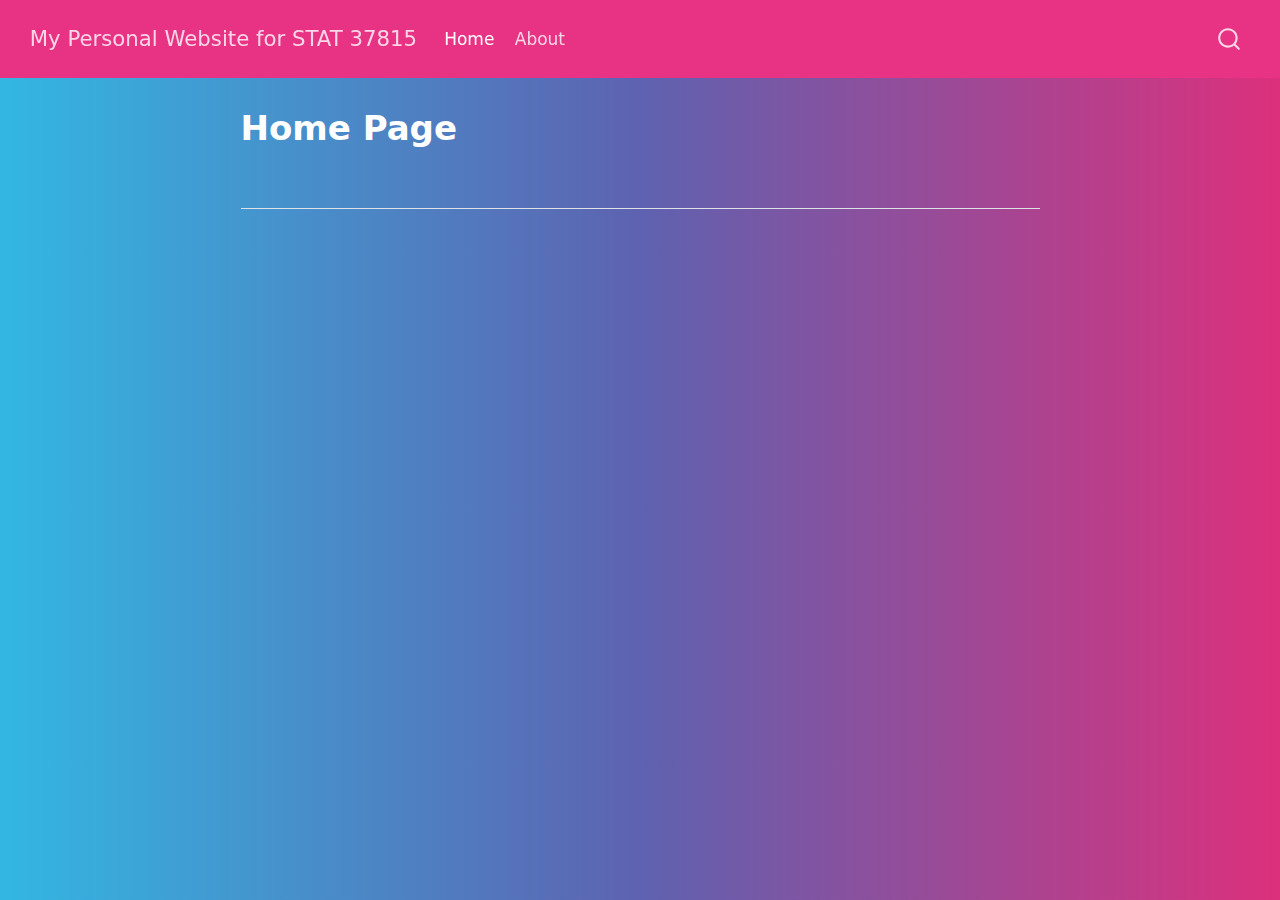
==== docs/index.html @ 1d9a73f9 "Initial working web site" ====
<!DOCTYPE html>
<html xmlns="http://www.w3.org/1999/xhtml" lang="en" xml:lang="en"><head>

<meta charset="utf-8">
<meta name="generator" content="quarto-1.5.57">

<meta name="viewport" content="width=device-width, initial-scale=1.0, user-scalable=yes">


<title>Home Page – My Personal Website for STAT 37815</title>
<style>
code{white-space: pre-wrap;}
span.smallcaps{font-variant: small-caps;}
div.columns{display: flex; gap: min(4vw, 1.5em);}
div.column{flex: auto; overflow-x: auto;}
div.hanging-indent{margin-left: 1.5em; text-indent: -1.5em;}
ul.task-list{list-style: none;}
ul.task-list li input[type="checkbox"] {
  width: 0.8em;
  margin: 0 0.8em 0.2em -1em; /* quarto-specific, see https://github.com/quarto-dev/quarto-cli/issues/4556 */ 
  vertical-align: middle;
}
</style>


<script src="site_libs/quarto-nav/quarto-nav.js"></script>
<script src="site_libs/quarto-nav/headroom.min.js"></script>
<script src="site_libs/clipboard/clipboard.min.js"></script>
<script src="site_libs/quarto-search/autocomplete.umd.js"></script>
<script src="site_libs/quarto-search/fuse.min.js"></script>
<script src="site_libs/quarto-search/quarto-search.js"></script>
<meta name="quarto:offset" content="./">
<script src="site_libs/quarto-html/quarto.js"></script>
<script src="site_libs/quarto-html/popper.min.js"></script>
<script src="site_libs/quarto-html/tippy.umd.min.js"></script>
<script src="site_libs/quarto-html/anchor.min.js"></script>
<link href="site_libs/quarto-html/tippy.css" rel="stylesheet">
<link href="site_libs/quarto-html/quarto-syntax-highlighting.css" rel="stylesheet" id="quarto-text-highlighting-styles">
<script src="site_libs/bootstrap/bootstrap.min.js"></script>
<link href="site_libs/bootstrap/bootstrap-icons.css" rel="stylesheet">
<link href="site_libs/bootstrap/bootstrap.min.css" rel="stylesheet" id="quarto-bootstrap" data-mode="light">
<script id="quarto-search-options" type="application/json">{
  "location": "navbar",
  "copy-button": false,
  "collapse-after": 3,
  "panel-placement": "end",
  "type": "overlay",
  "limit": 50,
  "keyboard-shortcut": [
    "f",
    "/",
    "s"
  ],
  "show-item-context": false,
  "language": {
    "search-no-results-text": "No results",
    "search-matching-documents-text": "matching documents",
    "search-copy-link-title": "Copy link to search",
    "search-hide-matches-text": "Hide additional matches",
    "search-more-match-text": "more match in this document",
    "search-more-matches-text": "more matches in this document",
    "search-clear-button-title": "Clear",
    "search-text-placeholder": "",
    "search-detached-cancel-button-title": "Cancel",
    "search-submit-button-title": "Submit",
    "search-label": "Search"
  }
}</script>


</head>

<body class="nav-fixed fullcontent">

<div id="quarto-search-results"></div>
  <header id="quarto-header" class="headroom fixed-top">
    <nav class="navbar navbar-expand-lg " data-bs-theme="dark">
      <div class="navbar-container container-fluid">
      <div class="navbar-brand-container mx-auto">
    <a class="navbar-brand" href="./index.html">
    <span class="navbar-title">My Personal Website for STAT 37815</span>
    </a>
  </div>
            <div id="quarto-search" class="" title="Search"></div>
          <button class="navbar-toggler" type="button" data-bs-toggle="collapse" data-bs-target="#navbarCollapse" aria-controls="navbarCollapse" role="menu" aria-expanded="false" aria-label="Toggle navigation" onclick="if (window.quartoToggleHeadroom) { window.quartoToggleHeadroom(); }">
  <span class="navbar-toggler-icon"></span>
</button>
          <div class="collapse navbar-collapse" id="navbarCollapse">
            <ul class="navbar-nav navbar-nav-scroll me-auto">
  <li class="nav-item">
    <a class="nav-link active" href="./index.html" aria-current="page"> 
<span class="menu-text">Home</span></a>
  </li>  
  <li class="nav-item">
    <a class="nav-link" href="./about.html"> 
<span class="menu-text">About</span></a>
  </li>  
</ul>
          </div> <!-- /navcollapse -->
            <div class="quarto-navbar-tools">
</div>
      </div> <!-- /container-fluid -->
    </nav>
</header>
<!-- content -->
<div id="quarto-content" class="quarto-container page-columns page-rows-contents page-layout-article page-navbar">
<!-- sidebar -->
<!-- margin-sidebar -->
    
<!-- main -->
<main class="content" id="quarto-document-content">

<header id="title-block-header" class="quarto-title-block default">
<div class="quarto-title">
<h1 class="title">Home Page</h1>
</div>



<div class="quarto-title-meta">

    
  
    
  </div>
  


</header>


<section id="section" class="level2">
<h2 class="anchored" data-anchor-id="section"></h2>


</section>

</main> <!-- /main -->
<script id="quarto-html-after-body" type="application/javascript">
window.document.addEventListener("DOMContentLoaded", function (event) {
  const toggleBodyColorMode = (bsSheetEl) => {
    const mode = bsSheetEl.getAttribute("data-mode");
    const bodyEl = window.document.querySelector("body");
    if (mode === "dark") {
      bodyEl.classList.add("quarto-dark");
      bodyEl.classList.remove("quarto-light");
    } else {
      bodyEl.classList.add("quarto-light");
      bodyEl.classList.remove("quarto-dark");
    }
  }
  const toggleBodyColorPrimary = () => {
    const bsSheetEl = window.document.querySelector("link#quarto-bootstrap");
    if (bsSheetEl) {
      toggleBodyColorMode(bsSheetEl);
    }
  }
  toggleBodyColorPrimary();  
  const icon = "";
  const anchorJS = new window.AnchorJS();
  anchorJS.options = {
    placement: 'right',
    icon: icon
  };
  anchorJS.add('.anchored');
  const isCodeAnnotation = (el) => {
    for (const clz of el.classList) {
      if (clz.startsWith('code-annotation-')) {                     
        return true;
      }
    }
    return false;
  }
  const onCopySuccess = function(e) {
    // button target
    const button = e.trigger;
    // don't keep focus
    button.blur();
    // flash "checked"
    button.classList.add('code-copy-button-checked');
    var currentTitle = button.getAttribute("title");
    button.setAttribute("title", "Copied!");
    let tooltip;
    if (window.bootstrap) {
      button.setAttribute("data-bs-toggle", "tooltip");
      button.setAttribute("data-bs-placement", "left");
      button.setAttribute("data-bs-title", "Copied!");
      tooltip = new bootstrap.Tooltip(button, 
        { trigger: "manual", 
          customClass: "code-copy-button-tooltip",
          offset: [0, -8]});
      tooltip.show();    
    }
    setTimeout(function() {
      if (tooltip) {
        tooltip.hide();
        button.removeAttribute("data-bs-title");
        button.removeAttribute("data-bs-toggle");
        button.removeAttribute("data-bs-placement");
      }
      button.setAttribute("title", currentTitle);
      button.classList.remove('code-copy-button-checked');
    }, 1000);
    // clear code selection
    e.clearSelection();
  }
  const getTextToCopy = function(trigger) {
      const codeEl = trigger.previousElementSibling.cloneNode(true);
      for (const childEl of codeEl.children) {
        if (isCodeAnnotation(childEl)) {
          childEl.remove();
        }
      }
      return codeEl.innerText;
  }
  const clipboard = new window.ClipboardJS('.code-copy-button:not([data-in-quarto-modal])', {
    text: getTextToCopy
  });
  clipboard.on('success', onCopySuccess);
  if (window.document.getElementById('quarto-embedded-source-code-modal')) {
    // For code content inside modals, clipBoardJS needs to be initialized with a container option
    // TODO: Check when it could be a function (https://github.com/zenorocha/clipboard.js/issues/860)
    const clipboardModal = new window.ClipboardJS('.code-copy-button[data-in-quarto-modal]', {
      text: getTextToCopy,
      container: window.document.getElementById('quarto-embedded-source-code-modal')
    });
    clipboardModal.on('success', onCopySuccess);
  }
    var localhostRegex = new RegExp(/^(?:http|https):\/\/localhost\:?[0-9]*\//);
    var mailtoRegex = new RegExp(/^mailto:/);
      var filterRegex = new RegExp('/' + window.location.host + '/');
    var isInternal = (href) => {
        return filterRegex.test(href) || localhostRegex.test(href) || mailtoRegex.test(href);
    }
    // Inspect non-navigation links and adorn them if external
 	var links = window.document.querySelectorAll('a[href]:not(.nav-link):not(.navbar-brand):not(.toc-action):not(.sidebar-link):not(.sidebar-item-toggle):not(.pagination-link):not(.no-external):not([aria-hidden]):not(.dropdown-item):not(.quarto-navigation-tool):not(.about-link)');
    for (var i=0; i<links.length; i++) {
      const link = links[i];
      if (!isInternal(link.href)) {
        // undo the damage that might have been done by quarto-nav.js in the case of
        // links that we want to consider external
        if (link.dataset.originalHref !== undefined) {
          link.href = link.dataset.originalHref;
        }
      }
    }
  function tippyHover(el, contentFn, onTriggerFn, onUntriggerFn) {
    const config = {
      allowHTML: true,
      maxWidth: 500,
      delay: 100,
      arrow: false,
      appendTo: function(el) {
          return el.parentElement;
      },
      interactive: true,
      interactiveBorder: 10,
      theme: 'quarto',
      placement: 'bottom-start',
    };
    if (contentFn) {
      config.content = contentFn;
    }
    if (onTriggerFn) {
      config.onTrigger = onTriggerFn;
    }
    if (onUntriggerFn) {
      config.onUntrigger = onUntriggerFn;
    }
    window.tippy(el, config); 
  }
  const noterefs = window.document.querySelectorAll('a[role="doc-noteref"]');
  for (var i=0; i<noterefs.length; i++) {
    const ref = noterefs[i];
    tippyHover(ref, function() {
      // use id or data attribute instead here
      let href = ref.getAttribute('data-footnote-href') || ref.getAttribute('href');
      try { href = new URL(href).hash; } catch {}
      const id = href.replace(/^#\/?/, "");
      const note = window.document.getElementById(id);
      if (note) {
        return note.innerHTML;
      } else {
        return "";
      }
    });
  }
  const xrefs = window.document.querySelectorAll('a.quarto-xref');
  const processXRef = (id, note) => {
    // Strip column container classes
    const stripColumnClz = (el) => {
      el.classList.remove("page-full", "page-columns");
      if (el.children) {
        for (const child of el.children) {
          stripColumnClz(child);
        }
      }
    }
    stripColumnClz(note)
    if (id === null || id.startsWith('sec-')) {
      // Special case sections, only their first couple elements
      const container = document.createElement("div");
      if (note.children && note.children.length > 2) {
        container.appendChild(note.children[0].cloneNode(true));
        for (let i = 1; i < note.children.length; i++) {
          const child = note.children[i];
          if (child.tagName === "P" && child.innerText === "") {
            continue;
          } else {
            container.appendChild(child.cloneNode(true));
            break;
          }
        }
        if (window.Quarto?.typesetMath) {
          window.Quarto.typesetMath(container);
        }
        return container.innerHTML
      } else {
        if (window.Quarto?.typesetMath) {
          window.Quarto.typesetMath(note);
        }
        return note.innerHTML;
      }
    } else {
      // Remove any anchor links if they are present
      const anchorLink = note.querySelector('a.anchorjs-link');
      if (anchorLink) {
        anchorLink.remove();
      }
      if (window.Quarto?.typesetMath) {
        window.Quarto.typesetMath(note);
      }
      // TODO in 1.5, we should make sure this works without a callout special case
      if (note.classList.contains("callout")) {
        return note.outerHTML;
      } else {
        return note.innerHTML;
      }
    }
  }
  for (var i=0; i<xrefs.length; i++) {
    const xref = xrefs[i];
    tippyHover(xref, undefined, function(instance) {
      instance.disable();
      let url = xref.getAttribute('href');
      let hash = undefined; 
      if (url.startsWith('#')) {
        hash = url;
      } else {
        try { hash = new URL(url).hash; } catch {}
      }
      if (hash) {
        const id = hash.replace(/^#\/?/, "");
        const note = window.document.getElementById(id);
        if (note !== null) {
          try {
            const html = processXRef(id, note.cloneNode(true));
            instance.setContent(html);
          } finally {
            instance.enable();
            instance.show();
          }
        } else {
          // See if we can fetch this
          fetch(url.split('#')[0])
          .then(res => res.text())
          .then(html => {
            const parser = new DOMParser();
            const htmlDoc = parser.parseFromString(html, "text/html");
            const note = htmlDoc.getElementById(id);
            if (note !== null) {
              const html = processXRef(id, note);
              instance.setContent(html);
            } 
          }).finally(() => {
            instance.enable();
            instance.show();
          });
        }
      } else {
        // See if we can fetch a full url (with no hash to target)
        // This is a special case and we should probably do some content thinning / targeting
        fetch(url)
        .then(res => res.text())
        .then(html => {
          const parser = new DOMParser();
          const htmlDoc = parser.parseFromString(html, "text/html");
          const note = htmlDoc.querySelector('main.content');
          if (note !== null) {
            // This should only happen for chapter cross references
            // (since there is no id in the URL)
            // remove the first header
            if (note.children.length > 0 && note.children[0].tagName === "HEADER") {
              note.children[0].remove();
            }
            const html = processXRef(null, note);
            instance.setContent(html);
          } 
        }).finally(() => {
          instance.enable();
          instance.show();
        });
      }
    }, function(instance) {
    });
  }
      let selectedAnnoteEl;
      const selectorForAnnotation = ( cell, annotation) => {
        let cellAttr = 'data-code-cell="' + cell + '"';
        let lineAttr = 'data-code-annotation="' +  annotation + '"';
        const selector = 'span[' + cellAttr + '][' + lineAttr + ']';
        return selector;
      }
      const selectCodeLines = (annoteEl) => {
        const doc = window.document;
        const targetCell = annoteEl.getAttribute("data-target-cell");
        const targetAnnotation = annoteEl.getAttribute("data-target-annotation");
        const annoteSpan = window.document.querySelector(selectorForAnnotation(targetCell, targetAnnotation));
        const lines = annoteSpan.getAttribute("data-code-lines").split(",");
        const lineIds = lines.map((line) => {
          return targetCell + "-" + line;
        })
        let top = null;
        let height = null;
        let parent = null;
        if (lineIds.length > 0) {
            //compute the position of the single el (top and bottom and make a div)
            const el = window.document.getElementById(lineIds[0]);
            top = el.offsetTop;
            height = el.offsetHeight;
            parent = el.parentElement.parentElement;
          if (lineIds.length > 1) {
            const lastEl = window.document.getElementById(lineIds[lineIds.length - 1]);
            const bottom = lastEl.offsetTop + lastEl.offsetHeight;
            height = bottom - top;
          }
          if (top !== null && height !== null && parent !== null) {
            // cook up a div (if necessary) and position it 
            let div = window.document.getElementById("code-annotation-line-highlight");
            if (div === null) {
              div = window.document.createElement("div");
              div.setAttribute("id", "code-annotation-line-highlight");
              div.style.position = 'absolute';
              parent.appendChild(div);
            }
            div.style.top = top - 2 + "px";
            div.style.height = height + 4 + "px";
            div.style.left = 0;
            let gutterDiv = window.document.getElementById("code-annotation-line-highlight-gutter");
            if (gutterDiv === null) {
              gutterDiv = window.document.createElement("div");
              gutterDiv.setAttribute("id", "code-annotation-line-highlight-gutter");
              gutterDiv.style.position = 'absolute';
              const codeCell = window.document.getElementById(targetCell);
              const gutter = codeCell.querySelector('.code-annotation-gutter');
              gutter.appendChild(gutterDiv);
            }
            gutterDiv.style.top = top - 2 + "px";
            gutterDiv.style.height = height + 4 + "px";
          }
          selectedAnnoteEl = annoteEl;
        }
      };
      const unselectCodeLines = () => {
        const elementsIds = ["code-annotation-line-highlight", "code-annotation-line-highlight-gutter"];
        elementsIds.forEach((elId) => {
          const div = window.document.getElementById(elId);
          if (div) {
            div.remove();
          }
        });
        selectedAnnoteEl = undefined;
      };
        // Handle positioning of the toggle
    window.addEventListener(
      "resize",
      throttle(() => {
        elRect = undefined;
        if (selectedAnnoteEl) {
          selectCodeLines(selectedAnnoteEl);
        }
      }, 10)
    );
    function throttle(fn, ms) {
    let throttle = false;
    let timer;
      return (...args) => {
        if(!throttle) { // first call gets through
            fn.apply(this, args);
            throttle = true;
        } else { // all the others get throttled
            if(timer) clearTimeout(timer); // cancel #2
            timer = setTimeout(() => {
              fn.apply(this, args);
              timer = throttle = false;
            }, ms);
        }
      };
    }
      // Attach click handler to the DT
      const annoteDls = window.document.querySelectorAll('dt[data-target-cell]');
      for (const annoteDlNode of annoteDls) {
        annoteDlNode.addEventListener('click', (event) => {
          const clickedEl = event.target;
          if (clickedEl !== selectedAnnoteEl) {
            unselectCodeLines();
            const activeEl = window.document.querySelector('dt[data-target-cell].code-annotation-active');
            if (activeEl) {
              activeEl.classList.remove('code-annotation-active');
            }
            selectCodeLines(clickedEl);
            clickedEl.classList.add('code-annotation-active');
          } else {
            // Unselect the line
            unselectCodeLines();
            clickedEl.classList.remove('code-annotation-active');
          }
        });
      }
  const findCites = (el) => {
    const parentEl = el.parentElement;
    if (parentEl) {
      const cites = parentEl.dataset.cites;
      if (cites) {
        return {
          el,
          cites: cites.split(' ')
        };
      } else {
        return findCites(el.parentElement)
      }
    } else {
      return undefined;
    }
  };
  var bibliorefs = window.document.querySelectorAll('a[role="doc-biblioref"]');
  for (var i=0; i<bibliorefs.length; i++) {
    const ref = bibliorefs[i];
    const citeInfo = findCites(ref);
    if (citeInfo) {
      tippyHover(citeInfo.el, function() {
        var popup = window.document.createElement('div');
        citeInfo.cites.forEach(function(cite) {
          var citeDiv = window.document.createElement('div');
          citeDiv.classList.add('hanging-indent');
          citeDiv.classList.add('csl-entry');
          var biblioDiv = window.document.getElementById('ref-' + cite);
          if (biblioDiv) {
            citeDiv.innerHTML = biblioDiv.innerHTML;
          }
          popup.appendChild(citeDiv);
        });
        return popup.innerHTML;
      });
    }
  }
});
</script>
</div> <!-- /content -->




</body></html>
---- docs/site_libs/quarto-html/tippy.css ----
.tippy-box[data-animation=fade][data-state=hidden]{opacity:0}[data-tippy-root]{max-width:calc(100vw - 10px)}.tippy-box{position:relative;background-color:#333;color:#fff;border-radius:4px;font-size:14px;line-height:1.4;white-space:normal;outline:0;transition-property:transform,visibility,opacity}.tippy-box[data-placement^=top]>.tippy-arrow{bottom:0}.tippy-box[data-placement^=top]>.tippy-arrow:before{bottom:-7px;left:0;border-width:8px 8px 0;border-top-color:initial;transform-origin:center top}.tippy-box[data-placement^=bottom]>.tippy-arrow{top:0}.tippy-box[data-placement^=bottom]>.tippy-arrow:before{top:-7px;left:0;border-width:0 8px 8px;border-bottom-color:initial;transform-origin:center bottom}.tippy-box[data-placement^=left]>.tippy-arrow{right:0}.tippy-box[data-placement^=left]>.tippy-arrow:before{border-width:8px 0 8px 8px;border-left-color:initial;right:-7px;transform-origin:center left}.tippy-box[data-placement^=right]>.tippy-arrow{left:0}.tippy-box[data-placement^=right]>.tippy-arrow:before{left:-7px;border-width:8px 8px 8px 0;border-right-color:initial;transform-origin:center right}.tippy-box[data-inertia][data-state=visible]{transition-timing-function:cubic-bezier(.54,1.5,.38,1.11)}.tippy-arrow{width:16px;height:16px;color:#333}.tippy-arrow:before{content:"";position:absolute;border-color:transparent;border-style:solid}.tippy-content{position:relative;padding:5px 9px;z-index:1}
---- docs/site_libs/quarto-html/quarto-syntax-highlighting.css ----
/* quarto syntax highlight colors */
:root {
  --quarto-hl-ot-color: #003B4F;
  --quarto-hl-at-color: #657422;
  --quarto-hl-ss-color: #20794D;
  --quarto-hl-an-color: #5E5E5E;
  --quarto-hl-fu-color: #4758AB;
  --quarto-hl-st-color: #20794D;
  --quarto-hl-cf-color: #003B4F;
  --quarto-hl-op-color: #5E5E5E;
  --quarto-hl-er-color: #AD0000;
  --quarto-hl-bn-color: #AD0000;
  --quarto-hl-al-color: #AD0000;
  --quarto-hl-va-color: #111111;
  --quarto-hl-bu-color: inherit;
  --quarto-hl-ex-color: inherit;
  --quarto-hl-pp-color: #AD0000;
  --quarto-hl-in-color: #5E5E5E;
  --quarto-hl-vs-color: #20794D;
  --quarto-hl-wa-color: #5E5E5E;
  --quarto-hl-do-color: #5E5E5E;
  --quarto-hl-im-color: #00769E;
  --quarto-hl-ch-color: #20794D;
  --quarto-hl-dt-color: #AD0000;
  --quarto-hl-fl-color: #AD0000;
  --quarto-hl-co-color: #5E5E5E;
  --quarto-hl-cv-color: #5E5E5E;
  --quarto-hl-cn-color: #8f5902;
  --quarto-hl-sc-color: #5E5E5E;
  --quarto-hl-dv-color: #AD0000;
  --quarto-hl-kw-color: #003B4F;
}

/* other quarto variables */
:root {
  --quarto-font-monospace: SFMono-Regular, Menlo, Monaco, Consolas, "Liberation Mono", "Courier New", monospace;
}

pre > code.sourceCode > span {
  color: #003B4F;
}

code span {
  color: #003B4F;
}

code.sourceCode > span {
  color: #003B4F;
}

div.sourceCode,
div.sourceCode pre.sourceCode {
  color: #003B4F;
}

code span.ot {
  color: #003B4F;
  font-style: inherit;
}

code span.at {
  color: #657422;
  font-style: inherit;
}

code span.ss {
  color: #20794D;
  font-style: inherit;
}

code span.an {
  color: #5E5E5E;
  font-style: inherit;
}

code span.fu {
  color: #4758AB;
  font-style: inherit;
}

code span.st {
  color: #20794D;
  font-style: inherit;
}

code span.cf {
  color: #003B4F;
  font-weight: bold;
  font-style: inherit;
}

code span.op {
  color: #5E5E5E;
  font-style: inherit;
}

code span.er {
  color: #AD0000;
  font-style: inherit;
}

code span.bn {
  color: #AD0000;
  font-style: inherit;
}

code span.al {
  color: #AD0000;
  font-style: inherit;
}

code span.va {
  color: #111111;
  font-style: inherit;
}

code span.bu {
  font-style: inherit;
}

code span.ex {
  font-style: inherit;
}

code span.pp {
  color: #AD0000;
  font-style: inherit;
}

code span.in {
  color: #5E5E5E;
  font-style: inherit;
}

code span.vs {
  color: #20794D;
  font-style: inherit;
}

code span.wa {
  color: #5E5E5E;
  font-style: italic;
}

code span.do {
  color: #5E5E5E;
  font-style: italic;
}

code span.im {
  color: #00769E;
  font-style: inherit;
}

code span.ch {
  color: #20794D;
  font-style: inherit;
}

code span.dt {
  color: #AD0000;
  font-style: inherit;
}

code span.fl {
  color: #AD0000;
  font-style: inherit;
}

code span.co {
  color: #5E5E5E;
  font-style: inherit;
}

code span.cv {
  color: #5E5E5E;
  font-style: italic;
}

code span.cn {
  color: #8f5902;
  font-style: inherit;
}

code span.sc {
  color: #5E5E5E;
  font-style: inherit;
}

code span.dv {
  color: #AD0000;
  font-style: inherit;
}

code span.kw {
  color: #003B4F;
  font-weight: bold;
  font-style: inherit;
}

.prevent-inlining {
  content: "</";
}

/*# sourceMappingURL=debc5d5d77c3f9108843748ff7464032.css.map */
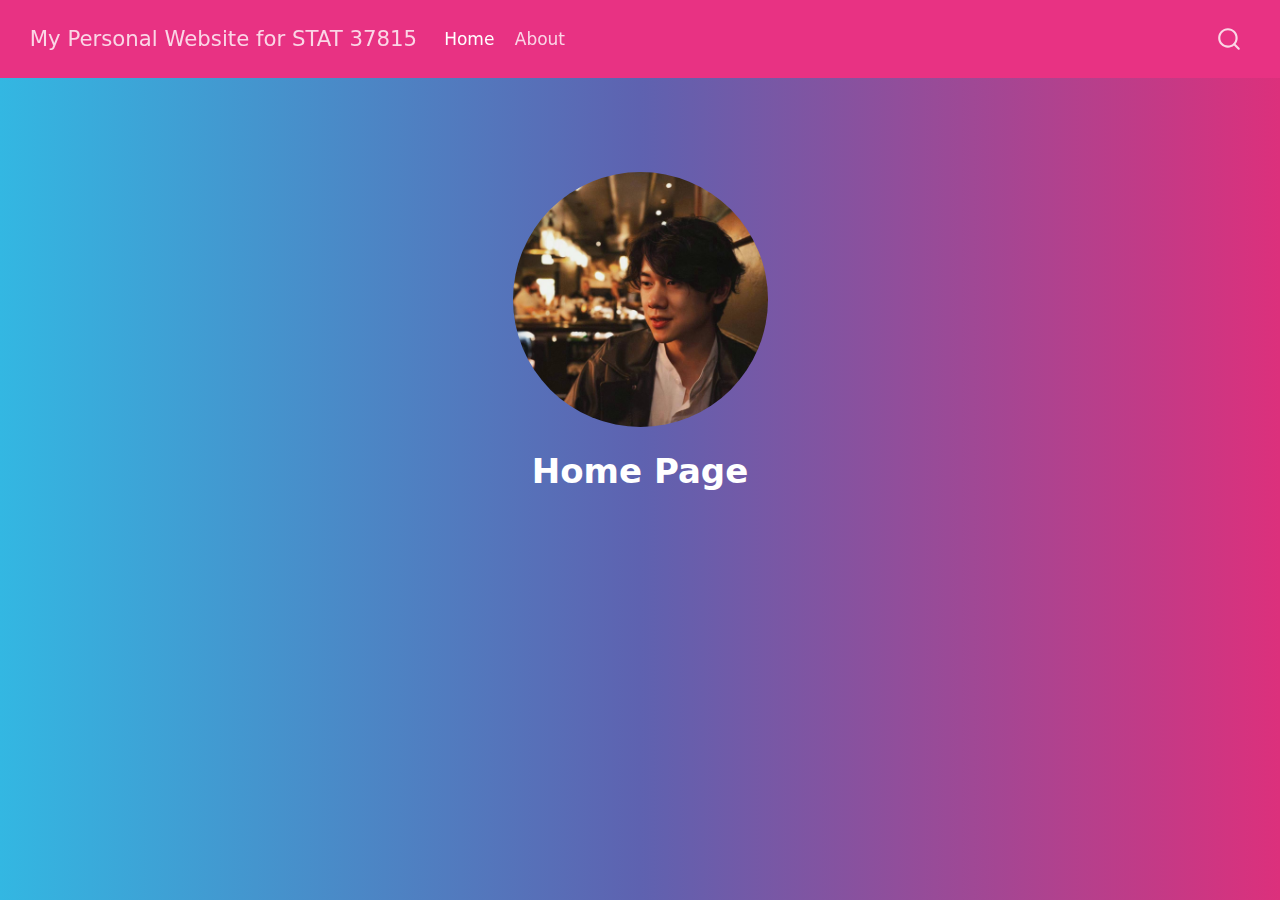
==== commit 3d8b15a2: "adding a profile picture" ====
--- a/docs/index.html
+++ b/docs/index.html
@@ -33,7 +33,6 @@
 <script src="site_libs/quarto-html/quarto.js"></script>
 <script src="site_libs/quarto-html/popper.min.js"></script>
 <script src="site_libs/quarto-html/tippy.umd.min.js"></script>
-<script src="site_libs/quarto-html/anchor.min.js"></script>
 <link href="site_libs/quarto-html/tippy.css" rel="stylesheet">
 <link href="site_libs/quarto-html/quarto-syntax-highlighting.css" rel="stylesheet" id="quarto-text-highlighting-styles">
 <script src="site_libs/bootstrap/bootstrap.min.js"></script>
@@ -108,34 +107,24 @@
 <!-- margin-sidebar -->
     
 <!-- main -->
-<main class="content" id="quarto-document-content">
-
-<header id="title-block-header" class="quarto-title-block default">
+<div class="quarto-about-jolla">
+  <img src="images/Jiaming.jpg" class="about-image
+  round " style="height: 15em; width: 15em;">
+ <header id="title-block-header" class="quarto-title-block default">
 <div class="quarto-title">
 <h1 class="title">Home Page</h1>
 </div>
-
-
-
 <div class="quarto-title-meta">
-
-    
-  
-    
   </div>
-  
-
-
-</header>
-
-
+</header><main class="content" id="quarto-document-content">
 <section id="section" class="level2">
-<h2 class="anchored" data-anchor-id="section"></h2>
+<h2 data-anchor-id="section"></h2>
 
 
 </section>
-
-</main> <!-- /main -->
+</main>  
+</div>
+ <!-- /main -->
 <script id="quarto-html-after-body" type="application/javascript">
 window.document.addEventListener("DOMContentLoaded", function (event) {
   const toggleBodyColorMode = (bsSheetEl) => {
@@ -156,13 +145,6 @@
     }
   }
   toggleBodyColorPrimary();  
-  const icon = "";
-  const anchorJS = new window.AnchorJS();
-  anchorJS.options = {
-    placement: 'right',
-    icon: icon
-  };
-  anchorJS.add('.anchored');
   const isCodeAnnotation = (el) => {
     for (const clz of el.classList) {
       if (clz.startsWith('code-annotation-')) {                     
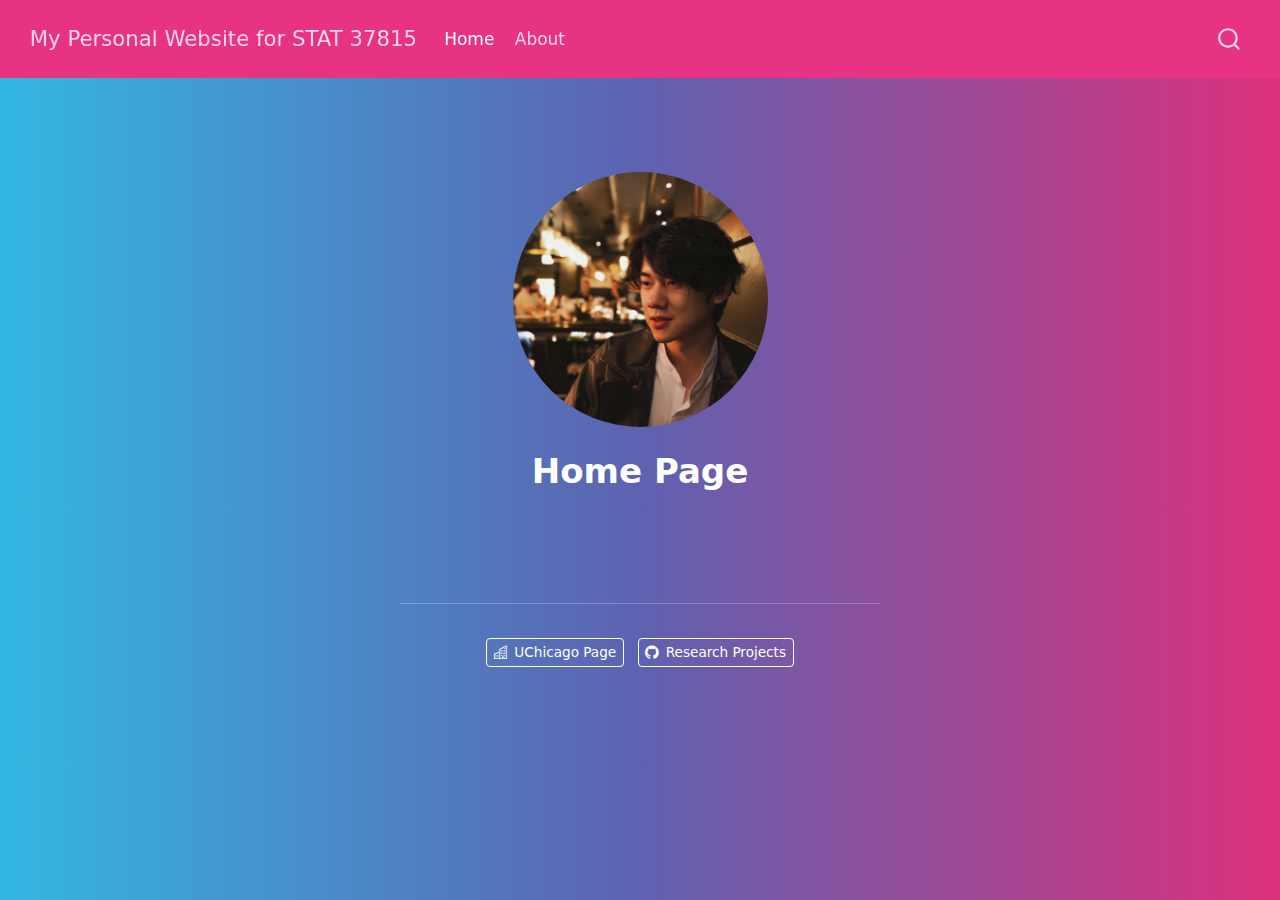
==== commit 1014e0b4: "Adding links to index.qmd" ====
--- a/docs/index.html
+++ b/docs/index.html
@@ -122,7 +122,18 @@
 
 
 </section>
-</main>  
+</main> 
+  <hr class="about-sep">
+   <div class="about-links">
+  <a href="https://stat.uchicago.edu/people/profile/jiaming-liu/" class="about-link" rel="" target="">
+    <i class="bi bi-buildings"></i>
+     <span class="about-link-text">UChicago Page</span>
+  </a>
+  <a href="https://jliucx.github.io/sceptre/" class="about-link" rel="" target="">
+    <i class="bi bi-github"></i>
+     <span class="about-link-text">Research Projects</span>
+  </a>
+</div>
 </div>
  <!-- /main -->
 <script id="quarto-html-after-body" type="application/javascript">
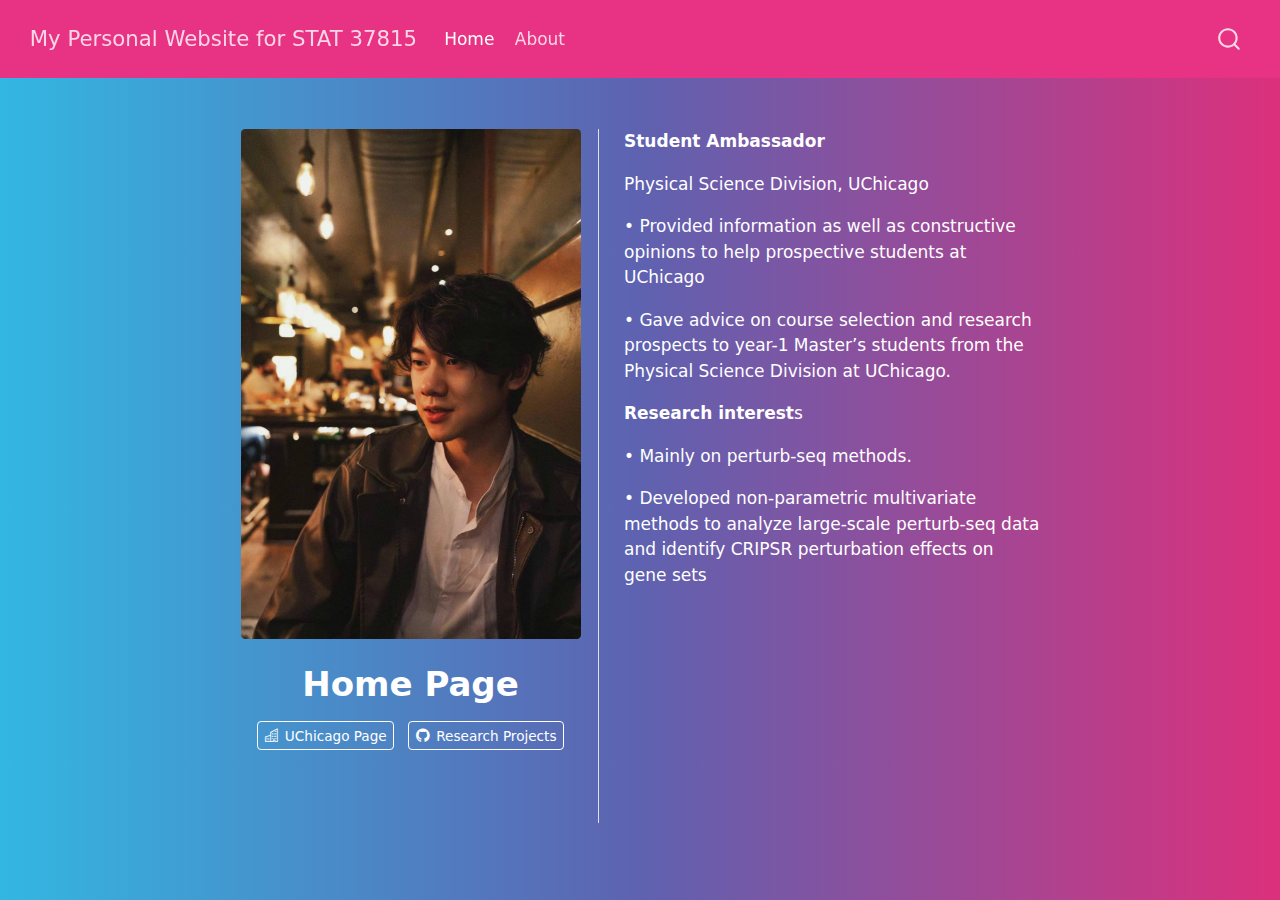
==== commit 6f91d4c7: "Adding bio to index.qmd" ====
--- a/docs/index.html
+++ b/docs/index.html
@@ -107,24 +107,18 @@
 <!-- margin-sidebar -->
     
 <!-- main -->
-<div class="quarto-about-jolla">
-  <img src="images/Jiaming.jpg" class="about-image
-  round " style="height: 15em; width: 15em;">
- <header id="title-block-header" class="quarto-title-block default">
+<div class="quarto-about-trestles">
+  <div class="about-entity">
+    <img src="images/Jiaming.jpg" class="about-image
+  rounded " style="width: 20em;">
+<header id="title-block-header" class="quarto-title-block default">
 <div class="quarto-title">
 <h1 class="title">Home Page</h1>
 </div>
 <div class="quarto-title-meta">
   </div>
-</header><main class="content" id="quarto-document-content">
-<section id="section" class="level2">
-<h2 data-anchor-id="section"></h2>
-
-
-</section>
-</main> 
-  <hr class="about-sep">
-   <div class="about-links">
+</header>
+    <div class="about-links">
   <a href="https://stat.uchicago.edu/people/profile/jiaming-liu/" class="about-link" rel="" target="">
     <i class="bi bi-buildings"></i>
      <span class="about-link-text">UChicago Page</span>
@@ -134,6 +128,18 @@
      <span class="about-link-text">Research Projects</span>
   </a>
 </div>
+  </div>
+  <div class="about-contents"><main class="content" id="quarto-document-content">
+<p><strong>Student Ambassador</strong></p>
+<p>Physical Science Division, UChicago</p>
+<p>• Provided information as well as constructive opinions to help prospective students at UChicago</p>
+<p>• Gave advice on course selection and research prospects to year-1 Master’s students from the Physical Science Division at UChicago.</p>
+<p><strong>Research interest</strong>s</p>
+<p>• Mainly on perturb-seq methods.</p>
+<p>• Developed non-parametric multivariate methods to analyze large-scale perturb-seq data and identify CRIPSR perturbation effects on gene sets</p>
+
+
+</main></div>
 </div>
  <!-- /main -->
 <script id="quarto-html-after-body" type="application/javascript">
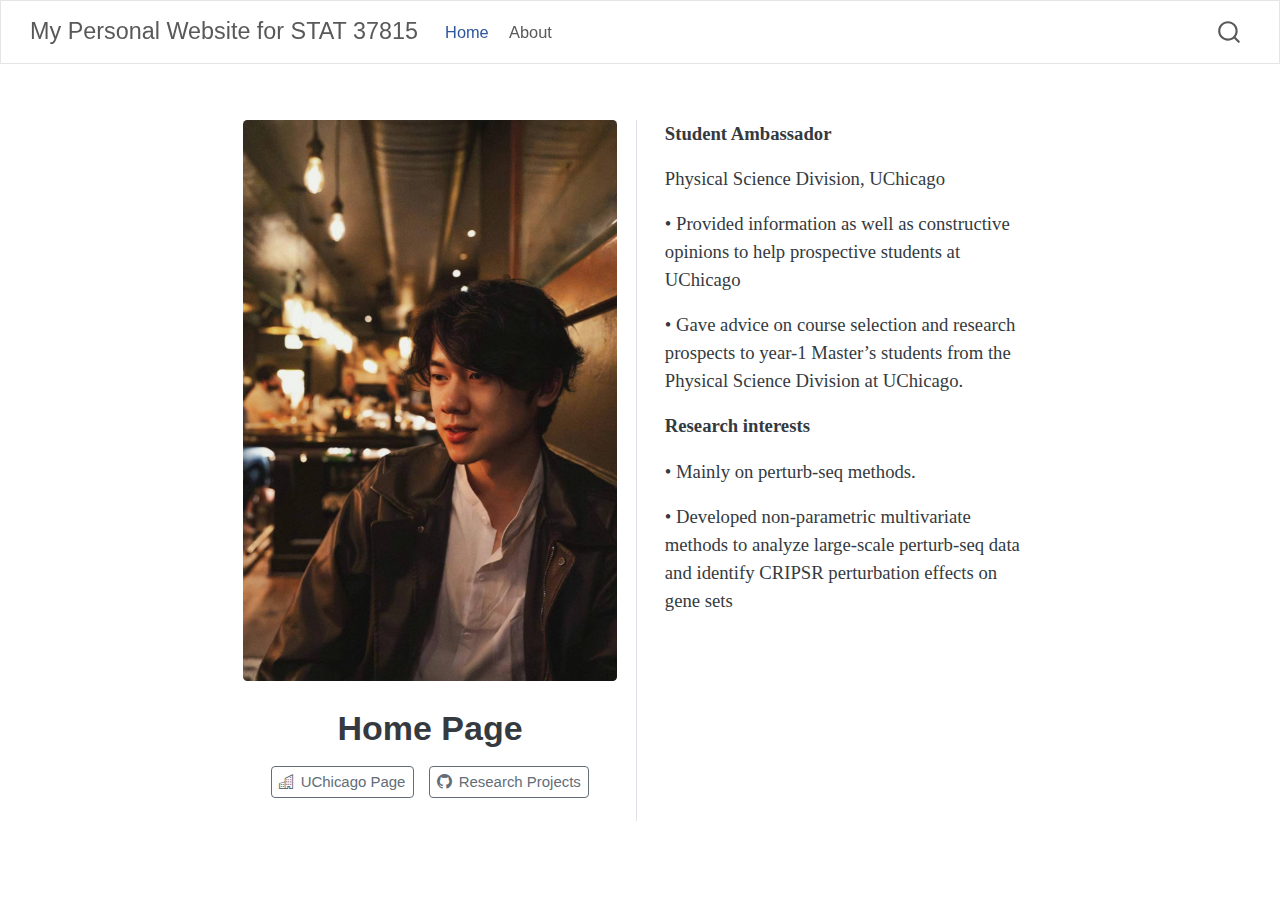
==== commit a0aceea3: "Changing site font" ====
--- a/docs/index.html
+++ b/docs/index.html
@@ -134,7 +134,7 @@
 <p>Physical Science Division, UChicago</p>
 <p>• Provided information as well as constructive opinions to help prospective students at UChicago</p>
 <p>• Gave advice on course selection and research prospects to year-1 Master’s students from the Physical Science Division at UChicago.</p>
-<p><strong>Research interest</strong>s</p>
+<p><strong>Research interests</strong></p>
 <p>• Mainly on perturb-seq methods.</p>
 <p>• Developed non-parametric multivariate methods to analyze large-scale perturb-seq data and identify CRIPSR perturbation effects on gene sets</p>
 
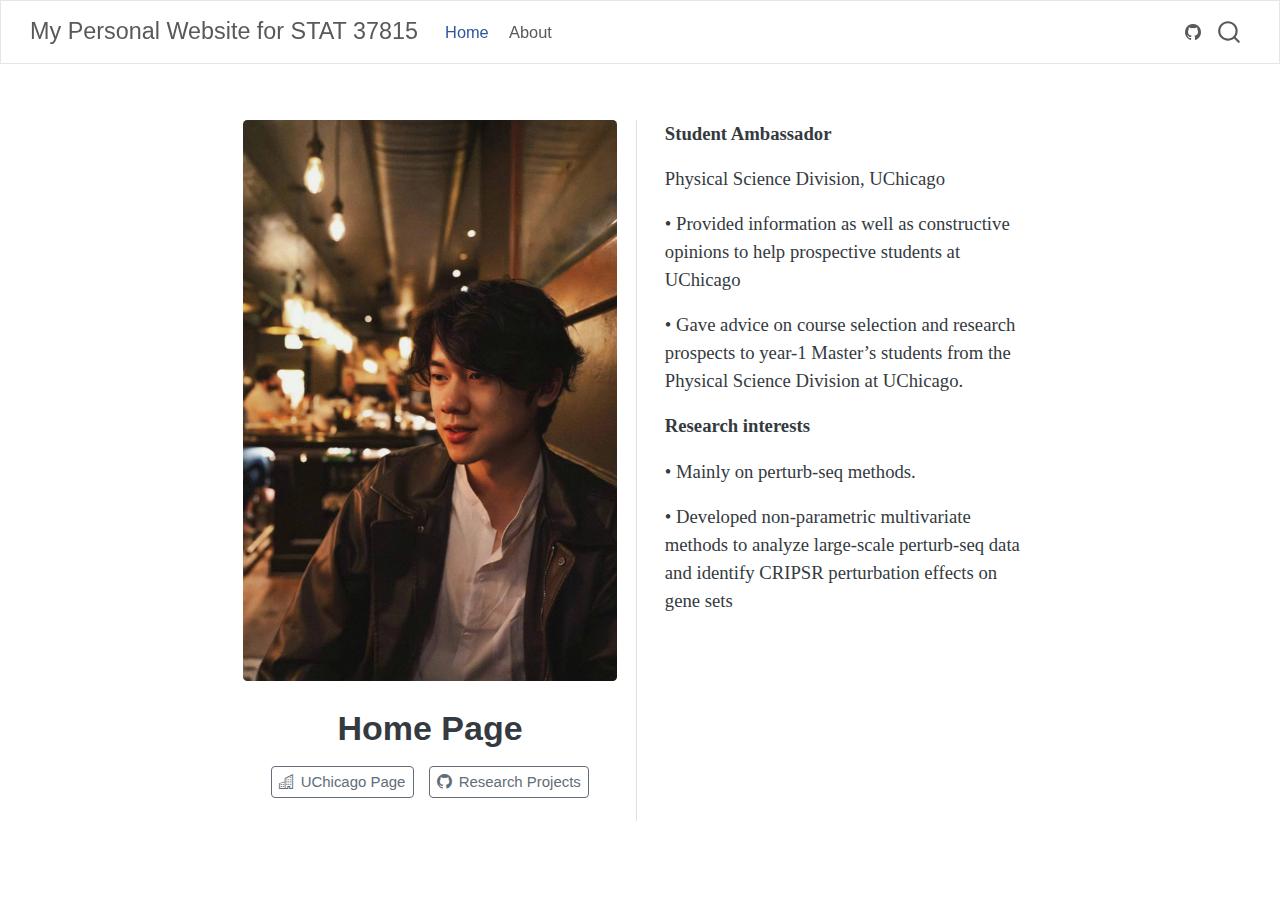
==== commit d76873f9: "adding source repo" ====
--- a/docs/index.html
+++ b/docs/index.html
@@ -97,6 +97,7 @@
 </ul>
           </div> <!-- /navcollapse -->
             <div class="quarto-navbar-tools">
+    <a href="https://github.com/jliucx/jliucx.github.io" title="" class="quarto-navigation-tool px-1" aria-label=""><i class="bi bi-github"></i></a>
 </div>
       </div> <!-- /container-fluid -->
     </nav>
